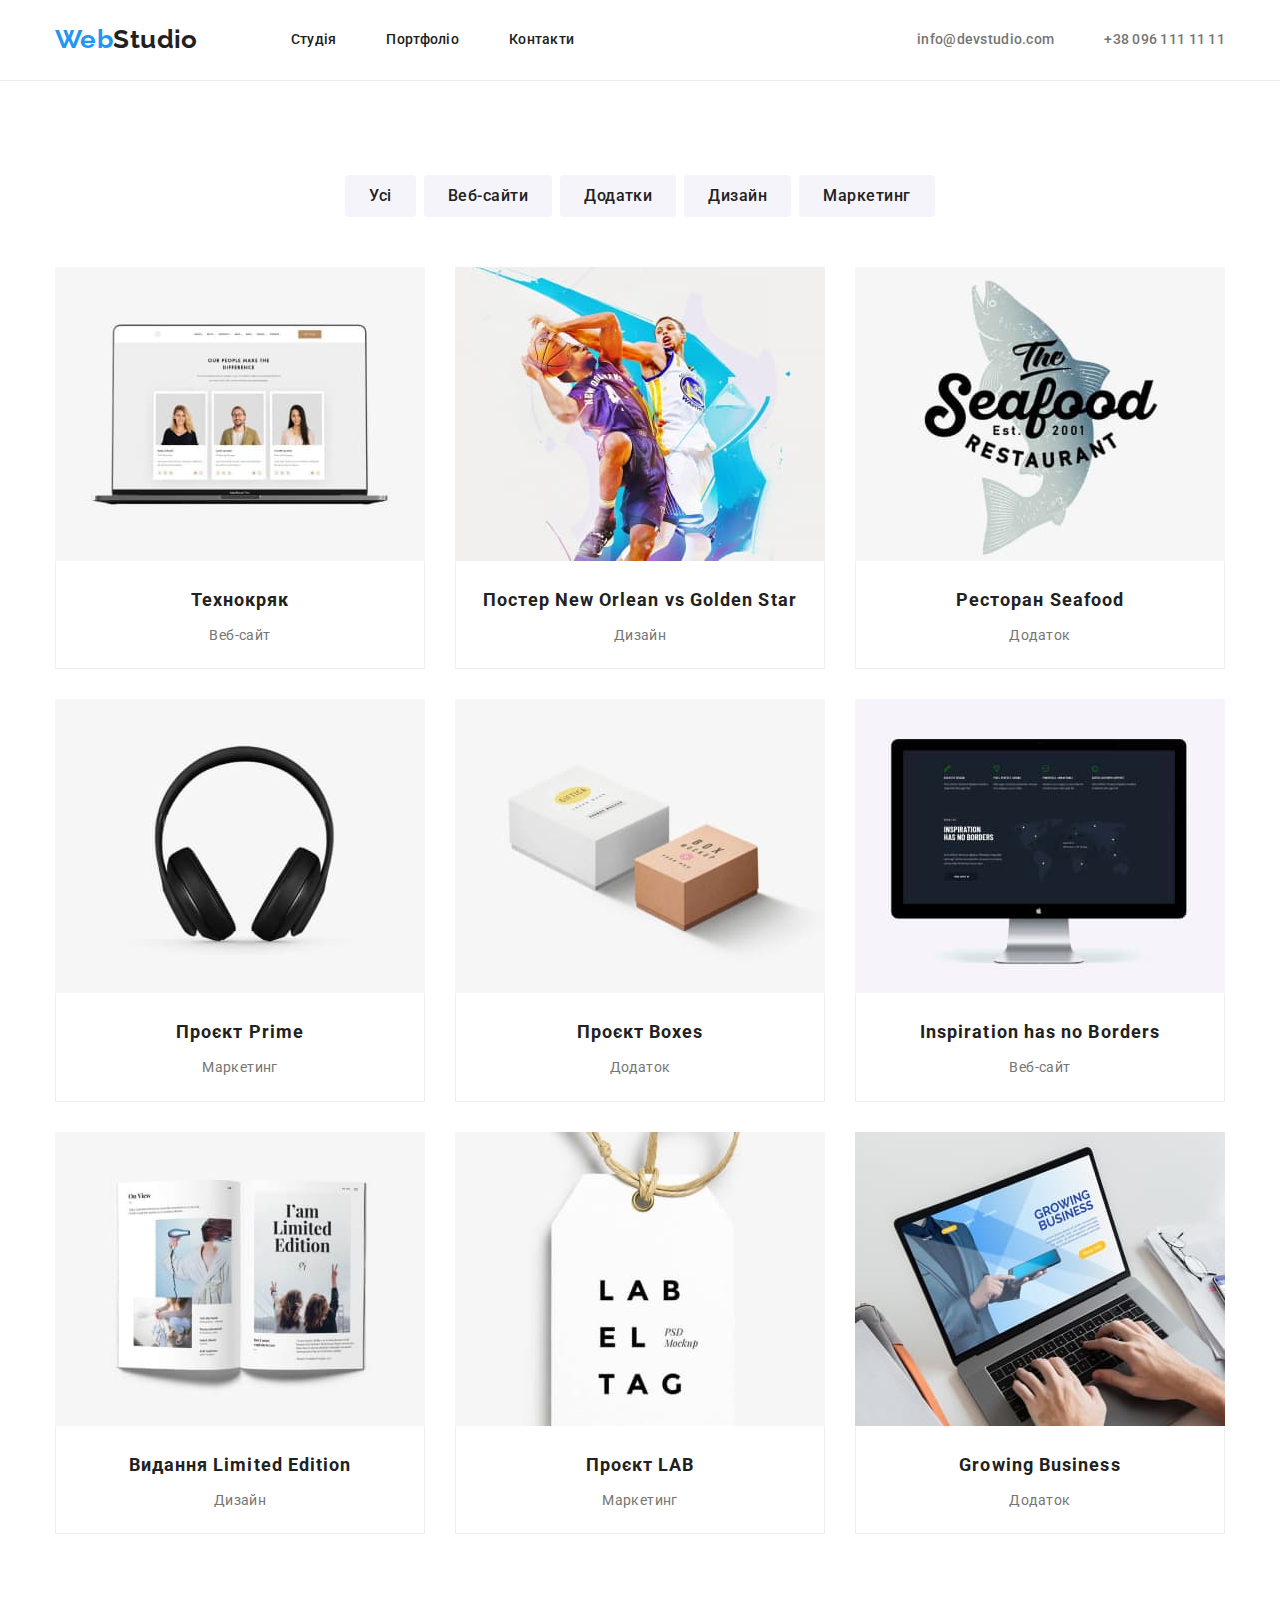
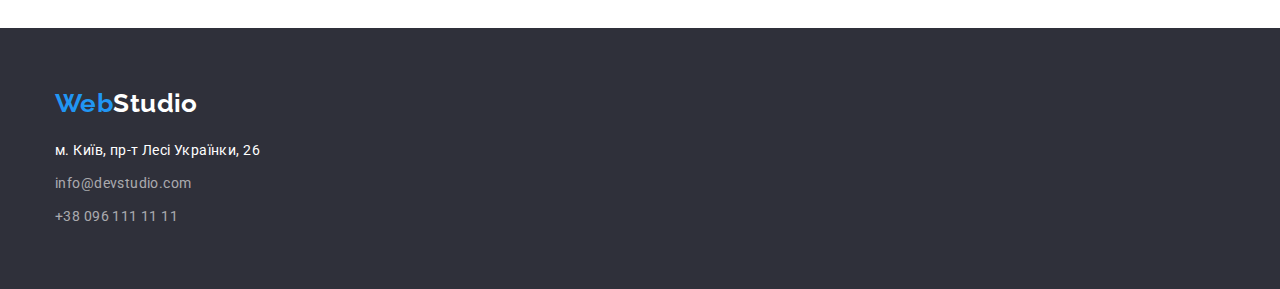
==== portfolio.html @ fed995bc "added styles, flexbox" ====
<!DOCTYPE html>
<html lang="uk">
  <head>
    <meta charset="UTF-8" />
    <meta http-equiv="X-UA-Compatible" content="IE=edge" />
    <meta name="viewport" content="width=device-width, initial-scale=1.0" />
    <link href="https://fonts.googleapis.com/css2?family=Raleway:wght@700&family=Roboto:wght@400;500;700;900&display=swap" rel="stylesheet">
    <link
      rel="stylesheet"
      href="https://cdnjs.cloudflare.com/ajax/libs/modern-normalize/1.1.0/modern-normalize.min.css"
    />
    <link rel="stylesheet" href="./css/styles.css">
    <title>WebStudio - Портфоліо</title>
  </head>
  <body>
    <!-- Шапка -->
    <header class="header">
      <div class="head container">
        <nav class="head-nav">
          <a class="logo-head link" href="./index.html"><span class="logo">Web</span>Studio</a>
          <ul class="pages-links list">
            <li class="item"><a class="page link" href="./index.html">Студія</a></li>
            <li class="item"><a class="page link" href="./portfolio.html">Портфоліо</a></li>
            <li class="item"><a class="page link" href="">Контакти</a></li>
          </ul>
        </nav>
        <ul class="contacts-links list">
          <li class="item">
            <a class="contact link" href="mailto:info@devstudio.com">info@devstudio.com</a>
          </li>
          <li class="item">
            <a class="contact link" href="tel:+380961111111">+38 096 111 11 11</a>
          </li>
        </ul>
      </div>
    </header>
    <!-- Мейн -->
    <main>
      <section class="section">
       <div class="container">
         <h1 class="visually-hidden">Наші проєкти</h1>
        <!-- Фільтри -->
        <ul class="filters list">
          <li class="item"><button class="button-filter" type="button">Усі</button></li>
          <li class="item"><button class="button-filter" type="button">Веб-сайти</button></li>
          <li class="item"><button class="button-filter" type="button">Додатки</button></li>
          <li class="item"><button class="button-filter" type="button">Дизайн</button></li>
          <li class="item"><button class="button-filter" type="button">Маркетинг</button></li>
        </ul>
        <!-- Проєкти -->
        <ul class="projects list">
          <li class="item">
            <a class="project-link link" href="">
              <img class="image" src="./images/project-1.jpg" alt="Технокряк" width="370" height="294" />
              <div class="text">
                <h2 class="project-title">Технокряк</h2>
              <p class="project-diskr">Веб-сайт</p>
              </div>
            </a>
          </li>
          <li class="item">
            <a class="project-link link" href="">
              <img class="image"
                src="./images/project-2.jpg"
                alt="Постер New Orlean vs Golden Star"
                width="370"
                height="294"
              />
              <div class="text">
                <h2 class="project-title">Постер New Orlean vs Golden Star</h2>
              <p class="project-diskr">Дизайн</p>
              </div>
            </a>
          </li>
          <li class="item">
            <a class="project-link link" href="">
              <img class="image" src="./images/project-3.jpg" alt="Ресторан Seafood" width="370" height="294" />
              <div class="text">
                <h2 class="project-title">Ресторан Seafood</h2>
              <p class="project-diskr">Додаток</p>
              </div>
            </a>
          </li>
          <li class="item">
            <a class="project-link link" href="">
              <img class="image" src="./images/project-4.jpg" alt="Проєкт Prime" width="370" height="294" />
              <div class="text">
                <h2 class="project-title">Проєкт Prime</h2>
              <p class="project-diskr">Маркетинг</p>
              </div>
            </a>
          </li>
          <li class="item">
            <a class="project-link link" href="">
              <img class="image" src="./images/project-5.jpg" alt="Проєкт Boxes" width="370" height="294" />
              <div class="text">
                <h2 class="project-title">Проєкт Boxes</h2>
              <p class="project-diskr">Додаток</p>
              </div>
            </a>
          </li>
          <li class="item">
            <a class="project-link link" href="">
              <img class="image"
                src="./images/project-6.jpg"
                alt="Inspiration has no Borders"
                width="370"
                height="294"
              />
              <div class="text">
                <h2 class="project-title">Inspiration has no Borders</h2>
              <p class="project-diskr">Веб-сайт</p>
              </div>
            </a>
          </li>
          <li class="item">
            <a class="project-link link" href="">
              <img class="image"
                src="./images/project-7.jpg"
                alt="Видання Limited Edition"
                width="370"
                height="294"
              />
              <div class="text">
                <h2 class="project-title">Видання Limited Edition</h2>
              <p class="project-diskr">Дизайн</p>
              </div>
            </a>
          </li>
          <li class="item">
            <a class="project-link link" href="">
              <img class="image" src="./images/project-8.jpg" alt="Проєкт LAB" width="370" height="294" />
             <div class="text">
               <h2 class="project-title">Проєкт LAB</h2>
              <p class="project-diskr">Маркетинг</p>
             </div>
            </a>
          </li>
          <li class="item">
            <a class="project-link link" href="">
              <img class="image" src="./images/project-9.jpg" alt="Growing Business" width="370" height="294" />
              <div class="text">
                <h2 class="project-title">Growing Business</h2>
              <p class="project-diskr">Додаток</p>
              </div>
            </a>
          </li>
        </ul>
       </div>
      </section>
    </main>
    <!-- Футер -->
      <footer class="footer">
      <div class="container left">
        <a class="logo-foot link" href="./index.html"><span class="logo">Web</span>Studio</a>
        <address class="address">
          <ul class="address-links list">
            <li class="item">
              <a
                class="address-link link"
                href="https://goo.gl/maps/CPtrU1FHBa2aNyZL9"
                target="_blank"
                rel="noopener noreferrer nofollow"
                >м. Київ, пр-т Лесі Українки, 26</a
              >
            </li>
            <li class="item">
              <a class="foot-contact link" href="mailto:info@devstudio.com">info@devstudio.com</a>
            </li>
            <li class="item">
              <a class="foot-contact link" href="tel:+380961111111">+38 096 111 11 11</a>
            </li>
          </ul>
        </address>
      </div>
    </footer>
  </body>
</html>
---- css/styles.css ----
:root {
    --primery-text-color: #212121;
    --secondary-text-color: #757575;
    --white-color: #FFFFFF;
    --accent-color: #2196F3;
    --white-contact-color: rgba(255, 255, 255, 0.6);
    --team-background-color: #F5F4FA;
    --button-background-color-active: #188CE8;
    --footer-background-color:#2F303A;
}

body {
    color: var(--primery-text-color);
    background-color: var(--white-color);

    font-family: Roboto, sans-serif;
    font-size: 14px;
    letter-spacing: 0.03em;
}

h1,
h2,
h3,
h4,
h5,
h6 {
    margin: 0;
}

ul {
    margin: 0;
    padding: 0;
}

p {
    margin: 0;
}

.link {
    text-decoration: none;
}

.list {
    list-style: none;
}

.container {
    width: 1200px;
    padding-left: 15px;
    padding-right: 15px;
    margin: 0 auto;
    text-align: center;
}

/* Шапка */

.header {
    border-bottom: 1px solid;
    border-color: #ECECEC;
}

.head {
    display: flex;
    align-items: center;
}
.head-nav {
    display: flex;
    align-items: center;
}

.logo-head {
    display: inline-block;
    padding-top: 24px;
    padding-bottom: 25px;
    margin-right: 93px;
    color: var(--primery-text-color);

    font-family: Raleway, sans-serif;
    font-size: 26px;
    font-weight: 700;
    line-height: 1.19;
}

.logo {
    color: var(--accent-color);
}

.pages-links {
    display: flex;
    align-items: center;

}

.pages-links .item + .item {
    margin-left: 50px;
}

.page {
    display: inline-block;
    padding-top: 32px;
    padding-bottom: 32px;
    color: var(--primery-text-color);

    font-weight: 500;
    line-height: 1.14;
    letter-spacing: 0.02em;
}

.page:hover, .page:focus {
    color:var(--accent-color);
}

.contacts-links {
    display: flex;
    align-items: center;
    margin-left: auto;

}

.contacts-links .item+.item {
    margin-left: 50px;
}

.contact {
    display: inline-block;
    padding-top: 32px;
    padding-bottom: 32px;
    color: var(--secondary-text-color);

    font-weight: 500;
    line-height: 1.14;
    letter-spacing: 0.02em;
}

.contact:hover, .contact:focus {
    color: var(--accent-color);
}

/* Герой */
.hero {
    padding-top: 200px;
    padding-bottom: 200px
    ;
    background-color: var(--footer-background-color);
}
.hero-title {
    margin-bottom: 30px;
    color: var(--white-color);

    font-size: 44px;
    font-weight: 900;
    line-height: 1.36;
    letter-spacing: 0.06em;
    text-transform: uppercase;
    text-align: center;
}

.primery-button {
    display: inline-block;
    padding: 10px 32px;
    min-width: 216px;
    border-radius: 4px;
    border-color: transparent;
    color: var(--white-color);
    background-color: var(--accent-color);

    font-family: Roboto, sans-serif;
    font-size: 16px;
    font-weight: 700;
    line-height: 1.88;
    letter-spacing: 0.06em;
    cursor: pointer;
}

.primery-button:hover, .primery-button:focus {
    background-color: var(--button-background-color-active)
}

/* Переваги компанії */
.section {
    padding-top: 94px;
    padding-bottom: 94px;
}


.visually-hidden {
    position: absolute;
    white-space: nowrap;
    width: 1px;
    height: 1px;
    overflow: hidden;
    border: 0;
    padding: 0;
    clip: rect(0 0 0 0);
    clip-path: inset(50%);
    margin: -1px;
}

.company-advantages {
    display: flex;
}

.company-advantages .item {
    text-align: left;
    width: calc((100% - 90px)/4);
}

.company-advantages .item + .item {
    margin-left: 30px;
}

.advant-title {
    margin-bottom: 10px;

    font-size: 14px;
    line-height: 1.14;
    letter-spacing: 0.03em;
    text-transform: uppercase;
}
.advant-descr {
    color: var(--secondary-text-color);

    line-height: 1.71;
}

/* Чим ми займаємось */
.top {
    padding-top: 0;
}

.section-title {
    margin-bottom: 50px;

    font-size: 36px;
    line-height: 1.17;
    text-align: center;
}

.work {
    display: flex;
}

.work-item + .work-item {
    margin-left: 30px;
}

.work .image {
    display: block;
}

/* Наша команда */
.bg-color {
    background-color: var(--team-background-color);
}

.team-list {
    display: flex;
}

.team-list .item {
    background-color: var(--white-color);
}

.team-list .item + .item {
    margin-left: 30px;
}

.team-list .image {
    display: block;
    margin-bottom: 30px;
}
.team-title {
    margin-bottom: 10px;
    font-size: 16px;
    font-weight: 500;
    line-height: 1.19;
}
.team-diskr {
    margin-bottom: 30px;
    color:var(--secondary-text-color);

    font-size: 16px;
    font-weight: 500;
    line-height: 1.19;
}

/* Футер */

.footer {
    padding-top: 60px;
    padding-bottom: 60px;

    background-color: var(--footer-background-color);
}

.left {
    text-align: left;
}

.logo-foot {
    display: inline-block;
    margin-bottom: 20px;
    color: var(--white-color);

    font-family: Raleway, sans-serif;
    font-size: 26px;
    font-weight: 700;
    line-height: 1.19;
}

.address-links .item:not(:last-child) {
    margin-bottom: 9px;
}

.address-link {
    color: var(--white-color);

    font-style: normal;
    line-height: 1.71;
}

.address-link:hover, .address-link:focus {
    color: var(--accent-color);
}

.foot-contact {
    color: var(--white-contact-color);

    font-style: normal;
    line-height: 1.71;
}

.foot-contact:hover, .foot-contact:focus {
    color: var(--accent-color);
}


/* Вкладка Портфоліо */

.filters {
    display: flex;
    justify-content: center;
    margin-bottom: 50px;
}

.filters .item + .item {
    margin-left: 8px;
}
.button-filter {
    display: inline-block;
    padding: 6px 22px;
    color: var(--primery-text-color);
    background-color: var(--team-background-color);
    border-radius: 4px;
    border-color: transparent;
    
    font-family: Roboto, sans-serif;
    font-size: 16px;
    font-weight: 500;
    line-height: 1.63;
    letter-spacing: 0.03em;
    cursor: pointer;
}

.button-filter:hover, .button-filter:focus {
    color: var(--white-color);
    background-color: var(--accent-color);
}

.projects {
    display: flex;
    flex-wrap: wrap;
}

.projects .item {
    width: calc((100% - 60px) / 3);
    
}

.projects .item:not(:nth-child(3n)) {
    margin-right: 30px;
}

.projects .item:not(:nth-last-child(-n+3)){
    margin-bottom: 30px;
}

.project-link {
    display: inline-block;
}

.project-link .image {
    display: block;
}

.text {
    padding-top: 20px;
    border: 1px solid #EEEEEE;
    border-top-color: transparent;
}

.project-title {
    margin-bottom: 4px;
    color: var(--primery-text-color);

    font-size: 18px;
    line-height: 2;
    letter-spacing: 0.06em;
}

.project-diskr {
    margin-bottom: 20px;
    color: var(--secondary-text-color);

    line-height: 1.88;
}
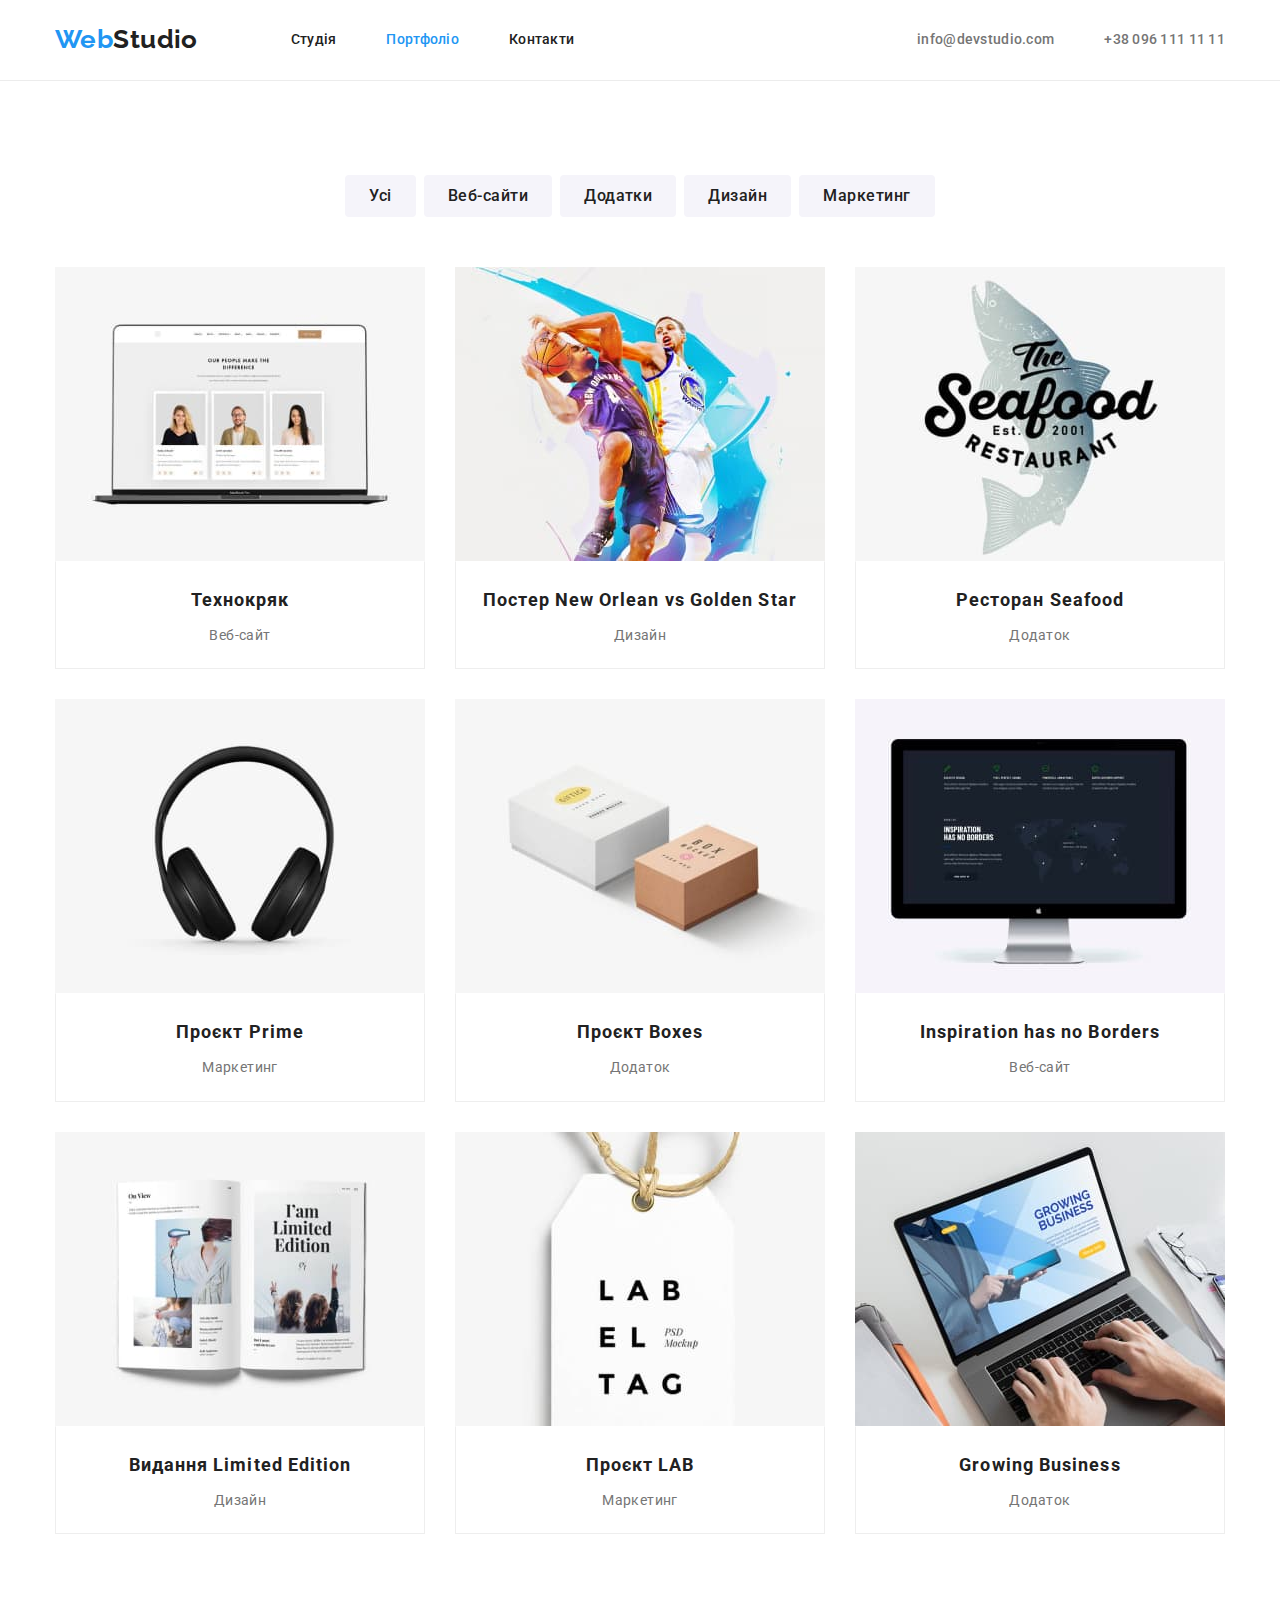
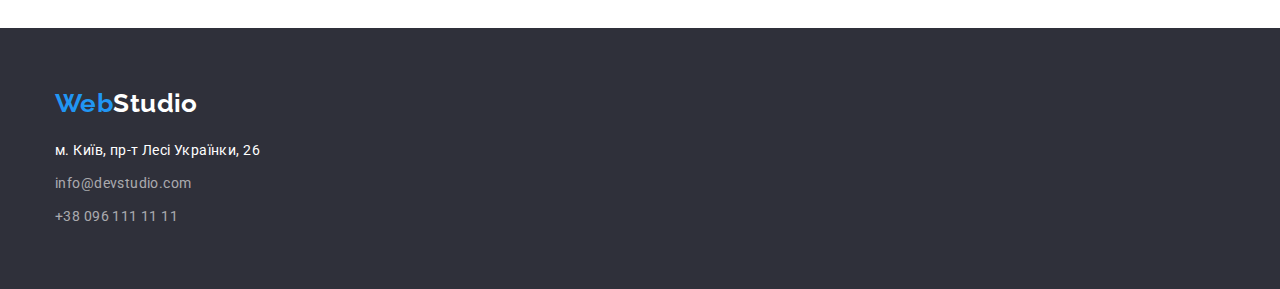
==== commit 09e0a2a8: "added styles, flexbox" ====
--- a/portfolio.html
+++ b/portfolio.html
@@ -20,7 +20,7 @@
           <a class="logo-head link" href="./index.html"><span class="logo">Web</span>Studio</a>
           <ul class="pages-links list">
             <li class="item"><a class="page link" href="./index.html">Студія</a></li>
-            <li class="item"><a class="page link" href="./portfolio.html">Портфоліо</a></li>
+            <li class="item"><a class="page link current" href="./portfolio.html">Портфоліо</a></li>
             <li class="item"><a class="page link" href="">Контакти</a></li>
           </ul>
         </nav>
--- a/css/styles.css
+++ b/css/styles.css
@@ -133,6 +133,10 @@
 }
 
 .contact:hover, .contact:focus {
+    color: var(--accent-color);
+}
+
+.current {
     color: var(--accent-color);
 }
 
